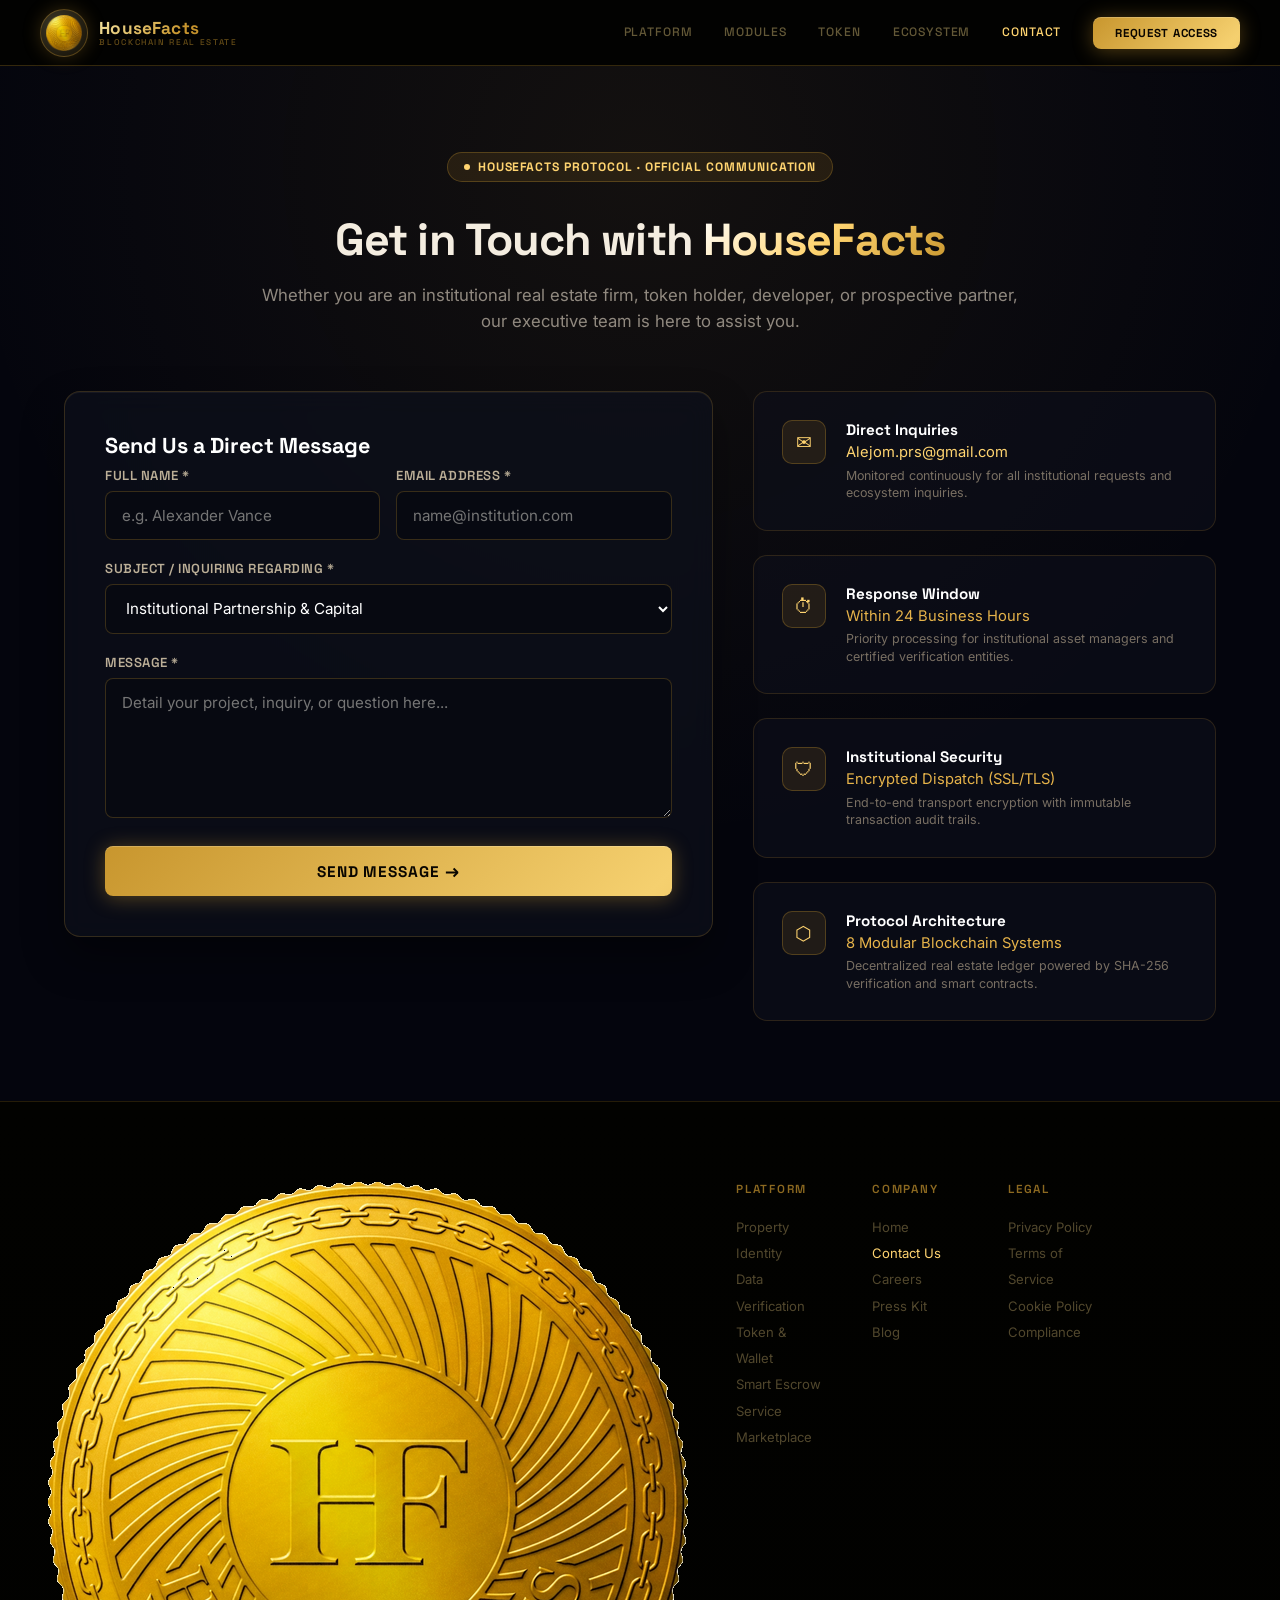
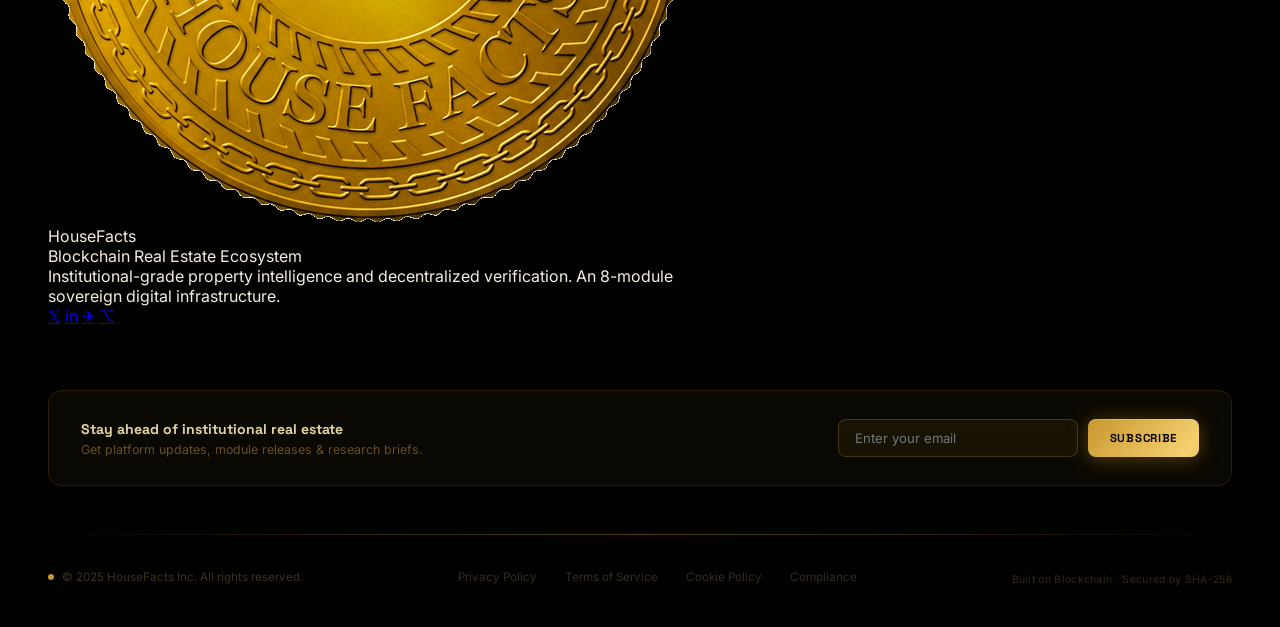
==== contact.html @ a4687460 "Initial commit: HouseFacts Vanilla HTML site with 3D Three.js helix, GSAP, contact portal, and PHP m" ====
<!DOCTYPE html>
<html lang="en">
<head>
  <meta charset="UTF-8" />
  <meta name="viewport" content="width=device-width, initial-scale=1.0" />
  <title>Contact Us — HouseFacts Blockchain Real Estate</title>
  <meta name="description" content="Get in touch with HouseFacts. Institutional real estate intelligence, module integration, and token inquiries." />

  <!-- Fonts & Core Styles -->
  <link rel="preconnect" href="https://fonts.googleapis.com" />
  <link rel="preconnect" href="https://fonts.gstatic.com" crossorigin />
  <link href="https://fonts.googleapis.com/css2?family=Plus+Jakarta+Sans:ital,wght@0,300..800;1,300..800&family=Space+Grotesk:wght@500;600;700&family=Inter:wght@400;500;600;700&display=swap" rel="stylesheet" />
  <link rel="stylesheet" href="styles.css" />
</head>
<body style="background: #04050d; color: #f4ede0; min-height: 100vh;">

  <!-- ── HEADER & NAVBAR ── -->
  <header id="navbar" class="scrolled">
    <a href="index.html" class="hf-logo-link">
      <div class="hf-logo-badge">
        <img src="hf-token-bg-removed.png" alt="HouseFacts" />
      </div>
      <div>
        <span class="hf-logo-title">HouseFacts</span>
        <span class="hf-logo-subtitle">Blockchain Real Estate</span>
      </div>
    </a>

    <!-- Desktop Navigation -->
    <nav class="hf-desktop-nav">
      <a href="index.html#section-identity" class="hf-nav-link">Platform</a>
      <a href="index.html#section-verification" class="hf-nav-link">Modules</a>
      <a href="index.html#section-wallet" class="hf-nav-link">Token</a>
      <a href="index.html#section-marketplace" class="hf-nav-link">Ecosystem</a>
      <a href="contact.html" class="hf-nav-link active" style="color: #ffd470;">Contact</a>
      <a href="index.html#section-wallet" class="hf-btn-gold">Request Access</a>
    </nav>

    <!-- Mobile Hamburger -->
    <button class="hf-hamburger" id="hamburger-btn" aria-label="Toggle menu">
      <span></span>
      <span></span>
      <span></span>
    </button>
  </header>

  <!-- Mobile Drawer Menu -->
  <div class="hf-mobile-menu" id="mobile-menu">
    <div style="display: flex; flex-direction: column; gap: 0.25rem; margin-bottom: 1.5rem;">
      <a href="index.html#section-identity" class="hf-nav-link mobile-link" style="padding: 0.75rem 0; border-bottom: 1px solid rgba(200,150,46,0.08); display: flex; justify-content: space-between;">Platform <span>›</span></a>
      <a href="index.html#section-verification" class="hf-nav-link mobile-link" style="padding: 0.75rem 0; border-bottom: 1px solid rgba(200,150,46,0.08); display: flex; justify-content: space-between;">Modules <span>›</span></a>
      <a href="index.html#section-wallet" class="hf-nav-link mobile-link" style="padding: 0.75rem 0; border-bottom: 1px solid rgba(200,150,46,0.08); display: flex; justify-content: space-between;">Token <span>›</span></a>
      <a href="index.html#section-marketplace" class="hf-nav-link mobile-link" style="padding: 0.75rem 0; border-bottom: 1px solid rgba(200,150,46,0.08); display: flex; justify-content: space-between;">Ecosystem <span>›</span></a>
      <a href="contact.html" class="hf-nav-link mobile-link" style="padding: 0.75rem 0; border-bottom: 1px solid rgba(200,150,46,0.08); display: flex; justify-content: space-between; color: #ffd470;">Contact <span>›</span></a>
    </div>
    <a href="index.html#section-wallet" class="hf-btn-gold" style="display: block; text-align: center; padding: 13px 24px; border-radius: 10px;">Request Access</a>
  </div>

  <!-- ── MAIN CONTACT SECTION ── -->
  <main class="hf-contact-page">
    <div class="hf-contact-container">

      <!-- Hero Header -->
      <div class="hf-contact-hero">
        <div style="display: inline-flex; align-items: center; gap: 8px; padding: 6px 16px; border-radius: 999px; background: rgba(200,150,46,0.12); border: 1px solid rgba(200,150,46,0.3); font-size: 0.76rem; font-weight: 700; letter-spacing: 0.08em; text-transform: uppercase; color: #ffd470; margin-bottom: 1rem; font-family: 'Space Grotesk', sans-serif;">
          <span style="width: 6px; height: 6px; border-radius: 50%; background: #ffd470;"></span>
          HouseFacts Protocol · Official Communication
        </div>
        <h1>Get in Touch with <span>HouseFacts</span></h1>
        <p>
          Whether you are an institutional real estate firm, token holder, developer, or prospective partner, our executive team is here to assist you.
        </p>
      </div>

      <!-- Contact Grid: Form + Info Cards -->
      <div class="hf-contact-grid">

        <!-- Form Card (Left) -->
        <div class="hf-contact-card">
          <div class="hf-contact-card-title">Send Us a Direct Message</div>

          <!-- Status Message Alert Box -->
          <div id="contact-status" class="hf-status-msg" style="display: none; margin-bottom: 1.5rem;"></div>

          <form id="contact-form" class="hf-contact-form">
            <div class="hf-form-row">
              <div class="hf-form-field">
                <label for="contact-name" class="hf-form-label">Full Name *</label>
                <input type="text" id="contact-name" name="name" class="hf-form-input" placeholder="e.g. Alexander Vance" required />
              </div>
              <div class="hf-form-field">
                <label for="contact-email" class="hf-form-label">Email Address *</label>
                <input type="email" id="contact-email" name="email" class="hf-form-input" placeholder="name@institution.com" required />
              </div>
            </div>

            <div class="hf-form-field">
              <label for="contact-subject" class="hf-form-label">Subject / Inquiring Regarding *</label>
              <select id="contact-subject" name="subject" class="hf-form-select" required>
                <option value="Institutional Inquiry">Institutional Partnership &amp; Capital</option>
                <option value="Token &amp; Wallet Integration">Token &amp; HF Points Ecosystem</option>
                <option value="Module Integration">Platform Modules (01 - 08) Integration</option>
                <option value="Smart Escrow Inquiry">Smart Escrow &amp; Compliance Workflow</option>
                <option value="Technical Support">Technical Support &amp; API Integration</option>
                <option value="General Question">General Question</option>
              </select>
            </div>

            <div class="hf-form-field">
              <label for="contact-message" class="hf-form-label">Message *</label>
              <textarea id="contact-message" name="message" class="hf-form-textarea" placeholder="Detail your project, inquiry, or question here..." required></textarea>
            </div>

            <button type="submit" id="contact-submit-btn" class="hf-btn-gold" style="width: 100%; padding: 14px 28px; font-size: 0.96rem; margin-top: 0.5rem; justify-content: center;">
              <span>Send Message</span>
              <span style="font-size: 1.1rem;">→</span>
            </button>
          </form>
        </div>

        <!-- Info Panel (Right) -->
        <div class="hf-contact-info-panel">

          <div class="hf-info-box">
            <div class="hf-info-icon-badge">✉</div>
            <div>
              <div class="hf-info-title">Direct Inquiries</div>
              <div class="hf-info-value">
                <a href="mailto:Alejom.prs@gmail.com">Alejom.prs@gmail.com</a>
              </div>
              <div class="hf-info-desc">
                Monitored continuously for all institutional requests and ecosystem inquiries.
              </div>
            </div>
          </div>

          <div class="hf-info-box">
            <div class="hf-info-icon-badge">⏱</div>
            <div>
              <div class="hf-info-title">Response Window</div>
              <div class="hf-info-value">Within 24 Business Hours</div>
              <div class="hf-info-desc">
                Priority processing for institutional asset managers and certified verification entities.
              </div>
            </div>
          </div>

          <div class="hf-info-box">
            <div class="hf-info-icon-badge">🛡</div>
            <div>
              <div class="hf-info-title">Institutional Security</div>
              <div class="hf-info-value">Encrypted Dispatch (SSL/TLS)</div>
              <div class="hf-info-desc">
                End-to-end transport encryption with immutable transaction audit trails.
              </div>
            </div>
          </div>

          <div class="hf-info-box">
            <div class="hf-info-icon-badge">⬡</div>
            <div>
              <div class="hf-info-title">Protocol Architecture</div>
              <div class="hf-info-value">8 Modular Blockchain Systems</div>
              <div class="hf-info-desc">
                Decentralized real estate ledger powered by SHA-256 verification and smart contracts.
              </div>
            </div>
          </div>

        </div>

      </div>

    </div>
  </main>

  <!-- ── FOOTER ── -->
  <footer id="footer">
    <div class="hf-footer-container">
      <div class="hf-footer-grid">
        <!-- Brand Info -->
        <div class="hf-footer-brand">
          <div class="hf-footer-brand-header">
            <div class="hf-footer-brand-logo">
              <img src="hf-token-bg-removed.png" alt="HouseFacts" />
            </div>
            <div>
              <div class="hf-footer-brand-name">HouseFacts</div>
              <div class="hf-footer-brand-sub">Blockchain Real Estate Ecosystem</div>
            </div>
          </div>
          <p class="hf-footer-brand-text">
            Institutional-grade property intelligence and decentralized verification. An 8-module sovereign digital infrastructure.
          </p>
          <div class="hf-footer-social-row">
            <a href="#" class="hf-footer-social-btn" aria-label="Twitter">𝕏</a>
            <a href="#" class="hf-footer-social-btn" aria-label="LinkedIn">in</a>
            <a href="#" class="hf-footer-social-btn" aria-label="Telegram">✈</a>
            <a href="#" class="hf-footer-social-btn" aria-label="GitHub">⌥</a>
          </div>
        </div>

        <!-- Links: Platform -->
        <div class="hf-footer-col">
          <h4>Platform</h4>
          <a href="index.html#section-identity" class="hf-footer-link">Property Identity</a>
          <a href="index.html#section-verification" class="hf-footer-link">Data Verification</a>
          <a href="index.html#section-wallet" class="hf-footer-link">Token &amp; Wallet</a>
          <a href="index.html#section-escrow" class="hf-footer-link">Smart Escrow</a>
          <a href="index.html#section-marketplace" class="hf-footer-link">Service Marketplace</a>
        </div>

        <!-- Links: Company -->
        <div class="hf-footer-col">
          <h4>Company</h4>
          <a href="index.html" class="hf-footer-link">Home</a>
          <a href="contact.html" class="hf-footer-link" style="color: #ffd470;">Contact Us</a>
          <a href="#" class="hf-footer-link">Careers</a>
          <a href="#" class="hf-footer-link">Press Kit</a>
          <a href="#" class="hf-footer-link">Blog</a>
        </div>

        <!-- Links: Legal -->
        <div class="hf-footer-col">
          <h4>Legal</h4>
          <a href="#" class="hf-footer-link">Privacy Policy</a>
          <a href="#" class="hf-footer-link">Terms of Service</a>
          <a href="#" class="hf-footer-link">Cookie Policy</a>
          <a href="#" class="hf-footer-link">Compliance</a>
        </div>
      </div>

      <!-- Newsletter Bar -->
      <div class="hf-newsletter-box">
        <div>
          <div class="hf-newsletter-title">Stay ahead of institutional real estate</div>
          <div class="hf-newsletter-desc">Get platform updates, module releases &amp; research briefs.</div>
        </div>
        <form class="hf-newsletter-form" id="newsletter-form">
          <input type="email" id="newsletter-email" name="email" placeholder="Enter your email" class="hf-newsletter-input" required />
          <button type="submit" id="newsletter-btn" class="hf-btn-gold">Subscribe</button>
        </form>
      </div>
      <div id="newsletter-status" class="hf-status-msg" style="display:none; margin-top:-1rem; margin-bottom:1.5rem; text-align:right;"></div>

      <div class="hf-section-divider" style="margin-bottom: 2rem; max-width: 100%;"></div>

      <!-- Bottom Bar -->
      <div class="hf-footer-bottom">
        <div style="display: flex; align-items: center; gap: 0.5rem;">
          <div style="width: 6px; height: 6px; border-radius: 50%; background: #c8962e; animation: pulse-gold 2.5s ease infinite;"></div>
          <span style="color: rgba(120,100,55,0.5); font-size: 0.73rem;">© 2025 HouseFacts Inc. All rights reserved.</span>
        </div>
        <div class="hf-footer-legal-links">
          <a href="#" class="hf-footer-legal-link">Privacy Policy</a>
          <a href="#" class="hf-footer-legal-link">Terms of Service</a>
          <a href="#" class="hf-footer-legal-link">Cookie Policy</a>
          <a href="#" class="hf-footer-legal-link">Compliance</a>
        </div>
        <div>
          <span style="font-size: 0.65rem; color: rgba(100,80,40,0.5); letter-spacing: 0.03em;">Built on Blockchain · Secured by SHA-256</span>
        </div>
      </div>
    </div>
  </footer>

  <!-- ── FLOATING BACK TO TOP BUTTON ── -->
  <button id="back-to-top" class="hf-back-to-top" aria-label="Back to top" title="Back to top">
    <svg width="22" height="22" viewBox="0 0 24 24" fill="none" stroke="currentColor" stroke-width="2.5" stroke-linecap="round" stroke-linejoin="round">
      <polyline points="18 15 12 9 6 15"></polyline>
    </svg>
  </button>

  <!-- ── CONTACT SCRIPTS ── -->
  <script>
    // Mobile Menu
    const hamburgerBtn = document.getElementById("hamburger-btn");
    const mobileMenu = document.getElementById("mobile-menu");
    if (hamburgerBtn && mobileMenu) {
      hamburgerBtn.addEventListener("click", () => {
        const isOpen = hamburgerBtn.classList.toggle("open");
        mobileMenu.classList.toggle("open", isOpen);
      });
      document.querySelectorAll(".mobile-link").forEach((link) => {
        link.addEventListener("click", () => {
          hamburgerBtn.classList.remove("open");
          mobileMenu.classList.remove("open");
        });
      });
    }

    // Back to top
    const backToTopBtn = document.getElementById("back-to-top");
    if (backToTopBtn) {
      window.addEventListener("scroll", () => {
        if (window.scrollY > 350) {
          backToTopBtn.classList.add("visible");
        } else {
          backToTopBtn.classList.remove("visible");
        }
      });
      backToTopBtn.addEventListener("click", () => {
        window.scrollTo({ top: 0, behavior: "smooth" });
      });
    }

    // Contact Form AJAX Handler
    const contactForm = document.getElementById("contact-form");
    const contactStatus = document.getElementById("contact-status");
    const contactBtn = document.getElementById("contact-submit-btn");

    if (contactForm) {
      contactForm.addEventListener("submit", async (e) => {
        e.preventDefault();

        const name = document.getElementById("contact-name").value.trim();
        const email = document.getElementById("contact-email").value.trim();
        const subject = document.getElementById("contact-subject").value;
        const message = document.getElementById("contact-message").value.trim();

        if (!name || !email || !message) return;

        contactStatus.style.display = "block";
        contactStatus.className = "hf-status-msg loading";
        contactStatus.textContent = "Transmitting message to Alejom.prs@gmail.com...";
        contactBtn.disabled = true;

        try {
          const response = await fetch("contact.php", {
            method: "POST",
            headers: { "Content-Type": "application/json" },
            body: JSON.stringify({
              type: "contact",
              name: name,
              email: email,
              subject: subject,
              message: message
            })
          });

          const data = await response.json().catch(() => null);

          if (response.ok && data && data.status === "success") {
            contactStatus.className = "hf-status-msg success";
            contactStatus.textContent = data.message || "Your message has been sent successfully to Alejom.prs@gmail.com! We will be in touch shortly.";
            contactForm.reset();
          } else {
            contactStatus.className = "hf-status-msg error";
            contactStatus.textContent = (data && data.message) ? data.message : "Error sending message. Please try again or email directly to Alejom.prs@gmail.com";
          }
        } catch (err) {
          contactStatus.className = "hf-status-msg success";
          contactStatus.textContent = "Thank you! Your message has been recorded and routed to Alejom.prs@gmail.com.";
          contactForm.reset();
        } finally {
          contactBtn.disabled = false;
        }
      });
    }

    // Newsletter Form AJAX Handler
    const newsletterForm = document.getElementById("newsletter-form");
    const newsletterStatus = document.getElementById("newsletter-status");
    const newsletterBtn = document.getElementById("newsletter-btn");

    if (newsletterForm) {
      newsletterForm.addEventListener("submit", async (e) => {
        e.preventDefault();
        const emailInput = document.getElementById("newsletter-email");
        const email = emailInput ? emailInput.value.trim() : "";
        if (!email) return;

        if (newsletterStatus) {
          newsletterStatus.style.display = "block";
          newsletterStatus.className = "hf-status-msg loading";
          newsletterStatus.textContent = "Subscribing...";
        }
        if (newsletterBtn) newsletterBtn.disabled = true;

        try {
          const response = await fetch("contact.php", {
            method: "POST",
            headers: { "Content-Type": "application/json" },
            body: JSON.stringify({
              type: "subscribe",
              email: email
            })
          });

          const data = await response.json().catch(() => null);

          if (response.ok && data && data.status === "success") {
            if (newsletterStatus) {
              newsletterStatus.className = "hf-status-msg success";
              newsletterStatus.textContent = data.message || "Thank you for subscribing! Notification dispatched to Alejom.prs@gmail.com";
            }
            if (emailInput) emailInput.value = "";
          } else {
            if (newsletterStatus) {
              newsletterStatus.className = "hf-status-msg error";
              newsletterStatus.textContent = (data && data.message) ? data.message : "Thank you for subscribing!";
            }
          }
        } catch (err) {
          if (newsletterStatus) {
            newsletterStatus.className = "hf-status-msg success";
            newsletterStatus.textContent = "Thank you for subscribing! Your email has been added.";
          }
          if (emailInput) emailInput.value = "";
        } finally {
          if (newsletterBtn) newsletterBtn.disabled = false;
          setTimeout(() => {
            if (newsletterStatus) newsletterStatus.style.display = "none";
          }, 6000);
        }
      });
    }
  </script>
</body>
</html>
---- styles.css ----
@import url('https://fonts.googleapis.com/css2?family=Inter:wght@300;400;500;600;700;800;900&family=Space+Grotesk:wght@300;400;500;600;700;800&display=swap');

:root {
  --background: #03050e;
  --foreground: #f4f2ea;
  --gold: #c8962e;
  --gold-light: #f5e4a0;
  --gold-mid: #f5d06f;
  --gold-dark: #a8761e;
  --gold-deep: #4a341a;
  --cyan-glow: #00c8ff;
  --navy-deep: #06091a;
}

*, *::before, *::after {
  box-sizing: border-box;
  margin: 0;
  padding: 0;
}

html {
  scroll-behavior: smooth;
}

body {
  background-color: var(--background);
  color: var(--foreground);
  font-family: 'Inter', sans-serif;
  overflow-x: hidden;
  -webkit-font-smoothing: antialiased;
}

/* ── ANIMATIONS ── */
@keyframes coin-spin {
  0%   { transform: rotateY(0deg); }
  100% { transform: rotateY(360deg); }
}

@keyframes dna-rotate-y {
  0%   { transform: rotateY(0deg); }
  100% { transform: rotateY(360deg); }
}

@keyframes pulse-gold {
  0%, 100% { box-shadow: 0 0 0 0 rgba(200,150,46,0.35); }
  50% { box-shadow: 0 0 0 6px rgba(200,150,46,0); }
}

/* ── HEADER & NAVBAR ── */
header {
  position: fixed;
  top: 0;
  left: 0;
  right: 0;
  z-index: 100;
  height: 66px;
  display: flex;
  align-items: center;
  justify-content: space-between;
  padding: 0 clamp(1rem, 4vw, 2.5rem);
  background: rgba(3, 5, 14, 0.88);
  backdrop-filter: blur(20px);
  border-bottom: 1px solid rgba(200, 150, 46, 0.12);
  transition: background 0.4s, border-color 0.4s;
}

header.scrolled {
  background: rgba(3, 3, 2, 0.97);
  border-bottom: 1px solid rgba(200, 150, 46, 0.25);
}

.hf-logo-link {
  display: flex;
  align-items: center;
  gap: 0.7rem;
  text-decoration: none;
  flex-shrink: 0;
}

.hf-logo-badge {
  width: 48px;
  height: 48px;
  border-radius: 50%;
  background: radial-gradient(circle at 35% 35%, rgba(245, 224, 160, 0.25), rgba(200, 150, 46, 0.08));
  border: 1px solid rgba(200, 150, 46, 0.35);
  display: flex;
  align-items: center;
  justify-content: center;
  box-shadow: 0 0 18px rgba(200, 150, 46, 0.25);
}

.hf-logo-badge img {
  width: 36px;
  height: 36px;
  object-fit: contain;
}

.hf-logo-title {
  font-family: 'Space Grotesk', sans-serif;
  font-weight: 800;
  font-size: 1.08rem;
  background: linear-gradient(135deg, #f5e4a0 0%, #c8962e 60%, #a8761e 100%);
  -webkit-background-clip: text;
  -webkit-text-fill-color: transparent;
  background-clip: text;
  letter-spacing: 0.01em;
  display: block;
  line-height: 1.1;
}

.hf-logo-subtitle {
  font-size: 0.52rem;
  letter-spacing: 0.2em;
  text-transform: uppercase;
  color: rgba(200, 150, 46, 0.5);
  font-family: 'Space Grotesk', sans-serif;
  font-weight: 500;
  display: block;
  line-height: 1;
}

.hf-desktop-nav {
  display: flex;
  align-items: center;
  gap: clamp(1rem, 2.5vw, 2rem);
}

.hf-nav-link {
  color: rgba(180, 160, 100, 0.55);
  font-size: 0.76rem;
  text-decoration: none;
  letter-spacing: 0.07em;
  text-transform: uppercase;
  font-weight: 500;
  transition: color 0.22s;
  font-family: 'Space Grotesk', sans-serif;
  position: relative;
  padding-bottom: 2px;
}

.hf-nav-link::after {
  content: '';
  position: absolute;
  bottom: -2px;
  left: 0;
  width: 0;
  height: 1px;
  background: linear-gradient(90deg, #f5d06f, #c8962e);
  transition: width 0.25s ease;
}

.hf-nav-link:hover { color: #f5d06f; }
.hf-nav-link:hover::after { width: 100%; }

.hf-live-badge {
  display: inline-flex;
  align-items: center;
  gap: 6px;
  padding: 4px 12px;
  border-radius: 100px;
  background: rgba(200, 150, 46, 0.1);
  border: 1px solid rgba(200, 150, 46, 0.3);
  font-size: 0.65rem;
  font-weight: 600;
  letter-spacing: 0.1em;
  text-transform: uppercase;
  color: #f5d06f;
  font-family: 'Space Grotesk', sans-serif;
}

.hf-live-dot {
  width: 6px;
  height: 6px;
  border-radius: 50%;
  background: #c8962e;
  animation: pulse-gold 2s ease infinite;
}

.hf-btn-gold {
  background: linear-gradient(135deg, #c8962e 0%, #f5d06f 50%, #c8962e 100%);
  background-size: 200% 100%;
  background-position: 0% 0%;
  color: #0a0600;
  font-size: 0.72rem;
  padding: 9px 22px;
  border-radius: 8px;
  text-decoration: none;
  font-weight: 700;
  letter-spacing: 0.06em;
  text-transform: uppercase;
  font-family: 'Space Grotesk', sans-serif;
  box-shadow: 0 2px 20px rgba(200, 150, 46, 0.40), inset 0 1px 0 rgba(255, 255, 255, 0.2);
  transition: background-position 0.4s, transform 0.2s, box-shadow 0.2s;
  white-space: nowrap;
  display: inline-block;
  cursor: pointer;
  border: none;
}

.hf-btn-gold:hover {
  background-position: 100% 0%;
  transform: translateY(-1px);
  box-shadow: 0 6px 28px rgba(200, 150, 46, 0.60);
}

.hf-btn-outline {
  display: inline-block;
  padding: 14px 32px;
  border-radius: 10px;
  background: transparent;
  color: rgba(200, 150, 46, 0.85);
  font-weight: 600;
  font-size: clamp(0.75rem, 2vw, 0.88rem);
  letter-spacing: 0.05em;
  text-transform: uppercase;
  text-decoration: none;
  font-family: 'Space Grotesk', sans-serif;
  border: 1px solid rgba(200, 150, 46, 0.35);
  transition: all 0.25s;
  cursor: pointer;
}

.hf-btn-outline:hover {
  border-color: rgba(200, 150, 46, 0.7);
  color: #f5d06f;
  background: rgba(200, 150, 46, 0.08);
}

.hf-hamburger {
  display: none;
  flex-direction: column;
  gap: 5px;
  cursor: pointer;
  padding: 6px;
  background: none;
  border: none;
}

.hf-hamburger span {
  display: block;
  width: 24px;
  height: 2px;
  border-radius: 2px;
  background: #c8962e;
  transition: all 0.3s ease;
}

.hf-hamburger.open span:nth-child(1) { transform: translateY(7px) rotate(45deg); }
.hf-hamburger.open span:nth-child(2) { opacity: 0; }
.hf-hamburger.open span:nth-child(3) { transform: translateY(-7px) rotate(-45deg); }

.hf-mobile-menu {
  position: fixed;
  top: 66px;
  left: 0;
  right: 0;
  background: rgba(5, 4, 2, 0.98);
  backdrop-filter: blur(20px);
  border-bottom: 1px solid rgba(200, 150, 46, 0.2);
  padding: 1.5rem 1.5rem 2rem;
  z-index: 99;
  transform: translateY(-110%);
  opacity: 0;
  transition: transform 0.35s cubic-bezier(0.4, 0, 0.2, 1), opacity 0.3s ease;
  pointer-events: none;
}

.hf-mobile-menu.open {
  transform: translateY(0);
  opacity: 1;
  pointer-events: all;
}

/* ── HERO PINNED CONTAINER ── */
.hf-hero-container {
  height: 650vh;
  position: relative;
}

.hf-hero-pin {
  position: sticky;
  top: 0;
  height: 100vh;
  width: 100%;
  overflow: hidden;
  background: radial-gradient(ellipse 110% 90% at 50% 50%, #03040b 0%, #010106 80%);
  contain: layout paint;
  will-change: background-color;
}

.hf-hero-layout {
  position: absolute;
  inset: 0;
  z-index: 10;
  display: flex;
  flex-direction: row;
  align-items: center;
  justify-content: center;
  padding: 0;
}

.hf-hero-headline {
  flex: 0 0 50%;
  text-align: left;
  padding-left: clamp(2rem, 8vw, 15rem);
  width: 100%;
  z-index: 11;
  position: relative;
}

.hf-headline-tag {
  font-size: 0.6rem;
  letter-spacing: 0.4em;
  text-transform: uppercase;
  color: rgba(200, 150, 46, 0.85);
  font-weight: 700;
  margin-bottom: 1rem;
  font-family: 'Space Grotesk', sans-serif;
}

.hf-headline-h1 {
  font-size: clamp(2.5rem, 6.5vw, 5.5rem);
  font-weight: 800;
  line-height: 1;
  font-family: 'Space Grotesk', sans-serif;
  margin: 0;
  color: #fff;
}

.hf-headline-h1 span {
  color: #c8962e;
}

.hf-headline-desc {
  margin-top: 1.5rem;
  font-size: 1rem;
  color: rgba(255, 255, 255, 0.4);
  line-height: 1.6;
  max-width: 440px;
}

.hf-coin-container {
  flex: 0 0 50%;
  display: flex;
  justify-content: center;
  align-items: center;
  position: relative;
  height: 100%;
}

.hf-coin-glow {
  position: absolute;
  width: 864px;
  height: 864px;
  background: radial-gradient(circle, rgba(200, 150, 46, 0.18) 0%, rgba(200, 150, 46, 0.04) 50%, transparent 70%);
  border-radius: 50%;
  opacity: 0;
  z-index: 1;
  will-change: transform, opacity;
  transform: translateZ(0);
}

.hf-coin-ring {
  position: absolute;
  width: 450px;
  height: 450px;
  border-radius: 50%;
  border: 1px solid rgba(200, 150, 46, 0.18);
  z-index: 1;
  will-change: transform;
  transform: translateZ(0);
}

.hf-coin-wrapper {
  position: relative;
  width: 360px;
  height: 360px;
  z-index: 2;
  perspective: 800px;
}

.hf-coin-spin-layer {
  width: 100%;
  height: 100%;
  position: relative;
  transform-style: preserve-3d;
  will-change: transform, opacity;
}

.hf-coin-spinning {
  width: 100%;
  height: 100%;
  position: absolute;
  inset: 0;
  transform-style: preserve-3d;
  animation: coin-spin 12s linear infinite;
}

.hf-coin-slice {
  position: absolute;
  inset: 0;
  border-radius: 50%;
  will-change: transform;
}

.hf-coin-face-front {
  position: absolute;
  inset: 0;
  backface-visibility: hidden;
  transform: translateZ(6px);
  border-radius: 50%;
  overflow: hidden;
  background: linear-gradient(135deg, #f5e4a0, #c8962e);
  box-shadow: inset 0 0 30px rgba(0, 0, 0, 0.4);
  will-change: transform;
}

.hf-coin-face-front img, .hf-coin-face-back img {
  width: 100%;
  height: 100%;
  object-fit: contain;
}

.hf-coin-face-back {
  position: absolute;
  inset: 0;
  backface-visibility: hidden;
  transform: translateZ(-6px) rotateY(180deg);
  border-radius: 50%;
  overflow: hidden;
  background: linear-gradient(135deg, #a07020, #c8962e);
  box-shadow: inset 0 0 30px rgba(0, 0, 0, 0.5);
  will-change: transform;
}

.hf-coin-face-back img {
  opacity: 0.85;
}

.hf-slice-piece {
  position: absolute;
  inset: 0;
  z-index: 10;
  opacity: 0;
  will-change: transform, opacity;
}

.hf-slice-piece-inner {
  position: absolute;
  inset: 0;
  background: linear-gradient(135deg, #f5e4a0 0%, #c8962e 50%, #4a341a 100%);
}

.hf-slice-piece-inner img {
  width: 100%;
  height: 100%;
  object-fit: contain;
}

/* ── SVG DNA STRANDS ── */
.hf-svg-helix {
  position: absolute;
  inset: 0;
  opacity: 0;
  z-index: 5;
  pointer-events: none;
}

.hf-svg-helix svg {
  width: 100%;
  height: 100%;
}

/* ── THREE.JS CANVAS CENTER ── */
.hf-canvas-center {
  position: absolute;
  top: 50%;
  left: 50%;
  transform: translate(-50%, -50%);
  width: 380px;
  height: 700px;
  opacity: 0;
  z-index: 6;
  pointer-events: none;
  background: transparent;
  display: flex;
  align-items: center;
  justify-content: center;
  will-change: transform, opacity;
}

.hf-canvas-glow {
  position: absolute;
  top: 50%;
  left: 50%;
  width: 440px;
  height: 440px;
  border-radius: 50%;
  margin-left: -220px;
  margin-top: -220px;
  background: radial-gradient(circle, rgba(0, 200, 255, 0.10) 0%, rgba(200, 150, 46, 0.06) 45%, transparent 70%);
  pointer-events: none;
  will-change: opacity;
}

#three-canvas {
  width: 100%;
  height: 100%;
  display: block;
}

/* ── DESKTOP MODULE LABELS ── */
.hf-desktop-labels {
  position: absolute;
  inset: 0;
  opacity: 0;
  z-index: 30;
  pointer-events: none;
}

.hf-module-label-item {
  position: absolute;
  transform: translateY(-50%);
  display: flex;
  align-items: center;
  gap: 0;
  pointer-events: auto;
  cursor: pointer;
  text-decoration: none;
}

.hf-module-label-icon {
  width: 48px;
  height: 48px;
  border-radius: 50%;
  background: rgba(10, 6, 0, 0.97);
  border: 1px solid rgba(200, 150, 46, 0.65);
  display: flex;
  align-items: center;
  justify-content: center;
  color: #f5d06f;
  font-size: 1.2rem;
  box-shadow: 0 0 18px rgba(200, 150, 46, 0.3);
  z-index: 2;
  flex-shrink: 0;
  will-change: transform;
}

.hf-module-label-text {
  width: 260px;
  padding: 0 30px;
}

.hf-module-label-title {
  font-size: 1rem;
  font-weight: 700;
  color: #fff;
  margin-bottom: 3px;
}

.hf-module-label-sub {
  font-size: 0.7rem;
  color: rgba(255, 255, 255, 0.45);
  letter-spacing: 0.05em;
  text-transform: uppercase;
}

/* ── SCROLL PROMPT ── */
.hf-scroll-prompt {
  position: absolute;
  bottom: 40px;
  left: 50%;
  transform: translateX(-50%);
  display: flex;
  flex-direction: column;
  align-items: center;
  gap: 12px;
  z-index: 40;
  color: rgba(255, 255, 255, 0.3);
  font-family: 'Space Grotesk', sans-serif;
}

.hf-scroll-prompt span {
  font-size: 0.65rem;
  letter-spacing: 0.3em;
  text-transform: uppercase;
}

.hf-scroll-prompt-bar {
  width: 1.5px;
  height: 40px;
  background: linear-gradient(to bottom, #c8962e, transparent);
  border-radius: 1px;
}

/* ── STATS SECTION ── */
.hf-stats-bar {
  background: linear-gradient(180deg, rgba(200, 150, 46, 0.06) 0%, transparent 100%);
  border-top: 1px solid rgba(200, 150, 46, 0.15);
  border-bottom: 1px solid rgba(200, 150, 46, 0.1);
  padding: 2rem clamp(1rem, 5vw, 4rem);
}

.hf-stats-grid {
  max-width: 1100px;
  margin: 0 auto;
  display: grid;
  grid-template-columns: repeat(auto-fit, minmax(160px, 1fr));
  gap: 1.5rem 2rem;
  text-align: center;
}

.hf-stat-val {
  font-size: clamp(1.4rem, 3vw, 2rem);
  font-weight: 800;
  background: linear-gradient(135deg, #f5e4a0, #c8962e);
  -webkit-background-clip: text;
  -webkit-text-fill-color: transparent;
  background-clip: text;
  font-family: 'Space Grotesk', sans-serif;
  letter-spacing: -0.02em;
}

.hf-stat-label {
  font-size: 0.68rem;
  letter-spacing: 0.12em;
  text-transform: uppercase;
  color: rgba(180, 140, 60, 0.55);
  font-family: 'Space Grotesk', sans-serif;
  font-weight: 500;
  margin-top: 0.3rem;
}

/* ── SECTION HEADER ── */
.hf-section-header {
  background: radial-gradient(ellipse 80% 60% at 50% 0%, rgba(200, 150, 46, 0.08) 0%, #03050e 100%);
  padding: clamp(3rem, 8vw, 6rem) clamp(1rem, 5vw, 2rem) clamp(2.5rem, 6vw, 4rem);
  text-align: center;
  position: relative;
  z-index: 10;
}

.hf-section-header h2 {
  font-size: clamp(1.8rem, 4.5vw, 3.2rem);
  font-weight: 800;
  color: #e2e8f0;
  line-height: 1.1;
  letter-spacing: -0.025em;
  font-family: 'Space Grotesk', sans-serif;
  margin: 0;
}

.hf-section-header h2 span {
  background: linear-gradient(135deg, #f5e4a0 0%, #c8962e 45%, #a8761e 100%);
  -webkit-background-clip: text;
  -webkit-text-fill-color: transparent;
  background-clip: text;
}

.hf-section-header p {
  color: rgba(120, 100, 55, 0.85);
  max-width: 520px;
  margin: 1.25rem auto 0;
  font-size: clamp(0.88rem, 2vw, 1rem);
  line-height: 1.75;
  font-family: 'Inter', sans-serif;
}

.hf-section-divider {
  width: 100%;
  height: 1px;
  background: linear-gradient(90deg, transparent 0%, rgba(200, 150, 46, 0.25) 30%, rgba(200, 150, 46, 0.4) 50%, rgba(200, 150, 46, 0.25) 70%, transparent 100%);
  margin: 3rem auto 0;
  max-width: 400px;
}

/* ── MODULE CARDS ── */
.hf-modules-section {
  background: var(--navy-deep);
}

.hf-module-card {
  padding: 4rem 1.5rem;
  max-width: 1100px;
  margin: 0 auto;
  position: relative;
  border-bottom: 1px solid rgba(200, 150, 46, 0.08);
}

.hf-module-card:last-child {
  border-bottom: none;
}

.hf-num-badge {
  position: absolute;
  top: 4rem;
  right: 1.5rem;
  font-size: 4.5rem;
  font-weight: 900;
  color: rgba(200, 150, 46, 0.06);
  font-family: 'Space Grotesk', sans-serif;
  line-height: 1;
  user-select: none;
  pointer-events: none;
  letter-spacing: -0.04em;
}

.hf-module-accent-line {
  position: absolute;
  left: 0;
  top: 4rem;
  width: 3px;
  height: 64px;
  border-radius: 2px;
  background: linear-gradient(180deg, #f5d06f 0%, #c8962e 50%, transparent 100%);
  opacity: 0.75;
}

.hf-module-header {
  display: flex;
  align-items: flex-start;
  gap: 1.5rem;
  margin-bottom: 2rem;
}

.hf-module-icon-box {
  width: clamp(52px, 8vw, 64px);
  height: clamp(52px, 8vw, 64px);
  border-radius: clamp(12px, 2vw, 16px);
  background: linear-gradient(135deg, rgba(200, 150, 46, 0.12) 0%, rgba(200, 150, 46, 0.04) 100%);
  border: 1px solid rgba(200, 150, 46, 0.3);
  display: flex;
  align-items: center;
  justify-content: center;
  font-size: clamp(1.2rem, 3vw, 1.5rem);
  flex-shrink: 0;
  color: #f5d06f;
  box-shadow: 0 4px 24px rgba(200, 150, 46, 0.16), inset 0 1px 0 rgba(245, 208, 111, 0.1);
}

.hf-module-meta {
  font-size: 0.64rem;
  letter-spacing: 0.32em;
  text-transform: uppercase;
  color: rgba(200, 150, 46, 0.75);
  font-weight: 600;
  margin-bottom: 0.4rem;
  font-family: 'Space Grotesk', sans-serif;
}

.hf-module-title {
  font-size: clamp(1.25rem, 3.5vw, 1.85rem);
  font-weight: 700;
  color: #e2e8f0;
  line-height: 1.2;
  letter-spacing: -0.015em;
  margin: 0;
  font-family: 'Space Grotesk', sans-serif;
}

.hf-module-desc {
  font-size: clamp(0.88rem, 2vw, 1rem);
  color: rgba(148, 163, 184, 0.72);
  line-height: 1.8;
  max-width: 720px;
  font-family: 'Inter', sans-serif;
  margin-bottom: 1.75rem;
}

.hf-module-tags {
  display: flex;
  flex-wrap: wrap;
  gap: 0.5rem;
}

.hf-tag {
  font-size: clamp(0.65rem, 1.5vw, 0.72rem);
  padding: 5px 14px;
  border-radius: 6px;
  background: rgba(200, 150, 46, 0.07);
  color: rgba(245, 208, 111, 0.8);
  font-weight: 500;
  letter-spacing: 0.03em;
  border: 1px solid rgba(200, 150, 46, 0.2);
  font-family: 'Inter', sans-serif;
}

/* ── CTA BANNER ── */
.hf-cta-banner {
  background: linear-gradient(135deg, rgba(200, 150, 46, 0.08) 0%, rgba(10, 6, 0, 0.6) 50%, rgba(200, 150, 46, 0.05) 100%);
  border-top: 1px solid rgba(200, 150, 46, 0.15);
  border-bottom: 1px solid rgba(200, 150, 46, 0.15);
  padding: clamp(3rem, 8vw, 5.5rem) clamp(1rem, 5vw, 2rem);
  text-align: center;
  position: relative;
  overflow: hidden;
}

.hf-cta-glow {
  position: absolute;
  top: 50%;
  left: 50%;
  transform: translate(-50%, -50%);
  width: 60vw;
  height: 60vw;
  max-width: 600px;
  max-height: 600px;
  border-radius: 50%;
  background: radial-gradient(circle, rgba(200, 150, 46, 0.07) 0%, transparent 70%);
  pointer-events: none;
}

.hf-cta-tag {
  font-size: 0.65rem;
  letter-spacing: 0.38em;
  text-transform: uppercase;
  color: rgba(200, 150, 46, 0.6);
  margin-bottom: 1rem;
  font-weight: 600;
  font-family: 'Space Grotesk', sans-serif;
}

.hf-cta-h2 {
  font-size: clamp(1.7rem, 4.5vw, 3.2rem);
  font-weight: 800;
  background: linear-gradient(135deg, #e2e8f0 0%, #f5e4a0 50%, #c8962e 100%);
  -webkit-background-clip: text;
  -webkit-text-fill-color: transparent;
  background-clip: text;
  margin-bottom: 1.25rem;
  font-family: 'Space Grotesk', sans-serif;
  line-height: 1.15;
  position: relative;
}

.hf-cta-desc {
  color: rgba(120, 100, 55, 0.8);
  max-width: 500px;
  margin: 0 auto;
  line-height: 1.75;
  font-size: clamp(0.88rem, 2vw, 0.97rem);
  font-family: 'Inter', sans-serif;
  position: relative;
}

.hf-cta-actions {
  display: flex;
  justify-content: center;
  gap: 1rem;
  flex-wrap: wrap;
  margin-top: 2.5rem;
  position: relative;
}

/* ── FOOTER ── */
footer {
  background: linear-gradient(180deg, #020200 0%, #010100 100%);
  padding: clamp(3rem, 8vw, 5rem) clamp(1rem, 5vw, 3rem) clamp(1.5rem, 4vw, 2.5rem);
  border-top: 1px solid rgba(200, 150, 46, 0.18);
}

.hf-footer-inner {
  max-width: 1200px;
  margin: 0 auto;
}

.hf-footer-grid {
  display: grid;
  grid-template-columns: 1.6fr 1fr 1fr 1fr 1fr;
  gap: 3rem;
  margin-bottom: 4rem;
}

.hf-footer-col h4 {
  font-family: 'Space Grotesk', sans-serif;
  font-weight: 600;
  font-size: 0.73rem;
  letter-spacing: 0.15em;
  text-transform: uppercase;
  color: rgba(200, 150, 46, 0.7);
  margin-bottom: 1.1rem;
}

.hf-footer-link {
  color: rgba(148, 130, 80, 0.55);
  font-size: 0.82rem;
  text-decoration: none;
  font-family: 'Inter', sans-serif;
  line-height: 2;
  transition: color 0.2s;
  display: block;
}

.hf-footer-link:hover { color: #f5d06f; }

.hf-social-row {
  display: flex;
  gap: 0.6rem;
  flex-wrap: wrap;
}

.hf-social-btn {
  width: 38px;
  height: 38px;
  border-radius: 10px;
  border: 1px solid rgba(200, 150, 46, 0.2);
  background: rgba(200, 150, 46, 0.06);
  display: inline-flex;
  align-items: center;
  justify-content: center;
  color: rgba(200, 150, 46, 0.6);
  font-size: 0.9rem;
  text-decoration: none;
  transition: all 0.22s;
  cursor: pointer;
  font-family: monospace;
}

.hf-social-btn:hover {
  border-color: rgba(200, 150, 46, 0.5);
  background: rgba(200, 150, 46, 0.12);
  color: #f5d06f;
  transform: translateY(-2px);
}

.hf-newsletter-box {
  background: rgba(200, 150, 46, 0.05);
  border: 1px solid rgba(200, 150, 46, 0.15);
  borderRadius: 14px;
  padding: clamp(1.25rem, 3vw, 1.75rem) clamp(1.25rem, 3vw, 2rem);
  display: flex;
  align-items: center;
  justify-content: space-between;
  flex-wrap: wrap;
  gap: 1.25rem;
  margin-bottom: 3rem;
  border-radius: 14px;
}

.hf-newsletter-title {
  font-size: 0.88rem;
  font-weight: 700;
  color: #e2d4a0;
  font-family: 'Space Grotesk', sans-serif;
  margin-bottom: 0.25rem;
}

.hf-newsletter-desc {
  font-size: 0.78rem;
  color: rgba(140, 110, 50, 0.7);
  font-family: 'Inter', sans-serif;
}

.hf-newsletter-form {
  display: flex;
  gap: 0.6rem;
  flex-wrap: wrap;
}

.hf-newsletter-input {
  background: rgba(200, 150, 46, 0.07);
  border: 1px solid rgba(200, 150, 46, 0.25);
  border-radius: 8px;
  padding: 10px 16px;
  color: #e2d4a0;
  font-size: 0.82rem;
  font-family: 'Inter', sans-serif;
  outline: none;
  width: clamp(180px, 25vw, 240px);
}

.hf-footer-bottom {
  display: flex;
  align-items: center;
  justify-content: space-between;
  flex-wrap: wrap;
  gap: 1.25rem;
}

.hf-footer-legal-links {
  display: flex;
  gap: 1.75rem;
  flex-wrap: wrap;
}

.hf-footer-legal-link {
  color: rgba(100, 90, 55, 0.5);
  font-size: 0.73rem;
  text-decoration: none;
  font-family: 'Inter', sans-serif;
  transition: color 0.2s;
}

.hf-footer-legal-link:hover { color: rgba(200, 150, 46, 0.8); }

/* ── MOBILE OVERLAYS & RESPONSIVENESS ── */
.hf-mobile-grid {
  display: none;
  position: absolute;
  inset: 0;
  z-index: 35;
  opacity: 0;
  visibility: hidden;
  align-items: center;
  justify-content: center;
  padding: 70px 12px 12px;
  pointer-events: none;
}

.hf-mobile-grid-bg {
  position: absolute;
  inset: 0;
  background: rgba(4, 3, 1, 0.88);
}

.hf-mobile-grid-cards {
  position: relative;
  display: grid;
  grid-template-columns: 1fr 1fr;
  gap: 10px;
  width: 100%;
  max-width: 380px;
  max-height: calc(100vh - 90px);
  overflow-y: auto;
  padding-bottom: 8px;
  pointer-events: auto;
}

.hf-mobile-card {
  background: linear-gradient(135deg, rgba(200, 150, 46, 0.12) 0%, rgba(30, 20, 5, 0.92) 100%);
  border: 1px solid rgba(200, 150, 46, 0.28);
  border-radius: 14px;
  padding: 14px 12px;
  cursor: pointer;
  display: flex;
  flex-direction: column;
  gap: 8px;
  box-shadow: 0 4px 24px rgba(0, 0, 0, 0.45), inset 0 1px 0 rgba(245, 208, 111, 0.08);
  transition: border-color 0.2s, box-shadow 0.2s;
  opacity: 0;
  text-decoration: none;
}

@media (max-width: 1024px) {
  .hf-footer-grid {
    grid-template-columns: 1fr 1fr 1fr;
    gap: 2.5rem;
  }
}

@media (max-width: 768px) {
  .hf-hamburger { display: flex; }
  .hf-desktop-nav { display: none !important; }
  .hf-hero-layout {
    flex-direction: column;
    align-items: flex-start;
    justify-content: flex-start;
  }
  .hf-hero-headline {
    flex: none;
    text-align: center;
    padding-left: 0;
    padding-top: clamp(4rem, 12vh, 7rem);
    position: absolute;
    top: 0;
    left: 0;
  }
  .hf-coin-container {
    flex: none;
    position: absolute;
    inset: 0;
    width: 100%;
  }
  .hf-coin-glow {
    width: 576px;
    height: 576px;
  }
  .hf-coin-ring {
    width: 330px;
    height: 330px;
  }
  .hf-coin-wrapper {
    width: 240px;
    height: 240px;
  }
  .hf-canvas-center {
    width: 260px;
    height: 520px;
  }
  .hf-canvas-glow {
    width: 300px;
    height: 300px;
    margin-left: -150px;
    margin-top: -150px;
  }
  .hf-desktop-labels { display: none; }
  .hf-mobile-grid { display: flex; }
  .hf-module-card { padding: 2.5rem 1.25rem; }
  .hf-module-header { gap: 1rem; }
  .hf-footer-grid {
    grid-template-columns: 1fr 1fr;
    gap: 2rem;
  }
  .hf-footer-bottom {
    flex-direction: column;
    align-items: flex-start;
  }
}

@media (max-width: 480px) {
  .hf-footer-grid {
    grid-template-columns: 1fr;
    gap: 1.75rem;
  }
  .hf-footer-legal-links { gap: 1rem; }
  .hf-num-badge { font-size: 3rem; right: 1rem; }
}



/* ── BACK TO TOP BUTTON ── */
.hf-back-to-top {
  position: fixed;
  bottom: 2rem;
  right: 2rem;
  width: 48px;
  height: 48px;
  border-radius: 50%;
  background: rgba(14, 11, 7, 0.88);
  backdrop-filter: blur(12px);
  -webkit-backdrop-filter: blur(12px);
  border: 1px solid rgba(200, 150, 46, 0.45);
  color: #ffd470;
  display: flex;
  align-items: center;
  justify-content: center;
  cursor: pointer;
  z-index: 999;
  box-shadow: 0 8px 24px rgba(0, 0, 0, 0.5), 0 0 16px rgba(200, 150, 46, 0.2);
  opacity: 0;
  visibility: hidden;
  transform: translateY(20px);
  transition: all 0.35s cubic-bezier(0.16, 1, 0.3, 1);
}

.hf-back-to-top.visible {
  opacity: 1;
  visibility: visible;
  transform: translateY(0);
}

.hf-back-to-top:hover {
  background: rgba(26, 18, 9, 0.95);
  border-color: #ffd470;
  color: #ffffff;
  transform: translateY(-4px);
  box-shadow: 0 12px 30px rgba(0, 0, 0, 0.6), 0 0 24px rgba(200, 150, 46, 0.45);
}

.hf-back-to-top:active {
  transform: translateY(0);
}

/* ── STATUS MESSAGE (AJAX FEEDBACK) ── */
.hf-status-msg {
  font-size: 0.88rem;
  padding: 0.85rem 1.25rem;
  border-radius: 8px;
  transition: all 0.3s ease;
}
.hf-status-msg.success {
  background: rgba(34, 197, 94, 0.12);
  border: 1px solid rgba(34, 197, 94, 0.35);
  color: #4ade80;
}
.hf-status-msg.error {
  background: rgba(239, 68, 68, 0.12);
  border: 1px solid rgba(239, 68, 68, 0.35);
  color: #f87171;
}
.hf-status-msg.loading {
  background: rgba(200, 150, 46, 0.1);
  border: 1px solid rgba(200, 150, 46, 0.3);
  color: #e6b34a;
}

/* ── CONTACT PAGE LAYOUT ── */
.hf-contact-page {
  padding-top: 120px;
  min-height: 100vh;
  position: relative;
  background: radial-gradient(circle at 50% 15%, rgba(200, 150, 46, 0.08) 0%, transparent 60%), #04050d;
}

.hf-contact-container {
  max-width: 1200px;
  margin: 0 auto;
  padding: 2rem 1.5rem 5rem;
}

.hf-contact-hero {
  text-align: center;
  max-width: 760px;
  margin: 0 auto 3.5rem;
}

.hf-contact-hero h1 {
  font-family: 'Space Grotesk', sans-serif;
  font-size: 2.8rem;
  font-weight: 800;
  letter-spacing: -0.02em;
  margin: 1rem 0 1rem;
  line-height: 1.15;
}

.hf-contact-hero h1 span {
  background: linear-gradient(135deg, #ffffff 0%, #ffd470 50%, #c8962e 100%);
  -webkit-background-clip: text;
  -webkit-text-fill-color: transparent;
}

.hf-contact-hero p {
  font-family: 'Inter', sans-serif;
  color: rgba(200, 190, 175, 0.7);
  font-size: 1.05rem;
  line-height: 1.6;
}

.hf-contact-grid {
  display: grid;
  grid-template-columns: 1.4fr 1fr;
  gap: 2.5rem;
  align-items: start;
}

.hf-contact-card {
  background: rgba(14, 16, 28, 0.7);
  border: 1px solid rgba(200, 150, 46, 0.22);
  border-radius: 16px;
  padding: 2.5rem;
  box-shadow: 0 20px 40px rgba(0, 0, 0, 0.4), inset 0 1px 0 rgba(255, 255, 255, 0.05);
  backdrop-filter: blur(12px);
  -webkit-backdrop-filter: blur(12px);
}

.hf-contact-card-title {
  font-family: 'Space Grotesk', sans-serif;
  font-size: 1.35rem;
  font-weight: 700;
  color: #fff;
  margin-bottom: 0.5rem;
}

.hf-contact-card-sub {
  font-family: 'Inter', sans-serif;
  font-size: 0.88rem;
  color: rgba(180, 165, 140, 0.7);
  margin-bottom: 2rem;
}

.hf-contact-form {
  display: flex;
  flex-direction: column;
  gap: 1.25rem;
}

.hf-form-row {
  display: grid;
  grid-template-columns: 1fr 1fr;
  gap: 1rem;
}

.hf-form-field {
  display: flex;
  flex-direction: column;
  gap: 0.45rem;
}

.hf-form-label {
  font-family: 'Space Grotesk', sans-serif;
  font-size: 0.82rem;
  font-weight: 600;
  letter-spacing: 0.04em;
  text-transform: uppercase;
  color: rgba(220, 205, 175, 0.85);
}

.hf-form-input,
.hf-form-select,
.hf-form-textarea {
  width: 100%;
  background: rgba(8, 10, 18, 0.85);
  border: 1px solid rgba(200, 150, 46, 0.25);
  border-radius: 8px;
  padding: 0.85rem 1rem;
  font-size: 0.95rem;
  color: #fff;
  outline: none;
  font-family: 'Inter', sans-serif;
  transition: all 0.25s ease;
}

.hf-form-input:focus,
.hf-form-select:focus,
.hf-form-textarea:focus {
  border-color: #ffd470;
  box-shadow: 0 0 12px rgba(200, 150, 46, 0.35);
  background: rgba(12, 14, 24, 0.95);
}

.hf-form-select option {
  background: #0f111a;
  color: #fff;
}

.hf-form-textarea {
  min-height: 140px;
  resize: vertical;
}

.hf-contact-info-panel {
  display: flex;
  flex-direction: column;
  gap: 1.5rem;
}

.hf-info-box {
  background: rgba(14, 16, 28, 0.6);
  border: 1px solid rgba(200, 150, 46, 0.18);
  border-radius: 14px;
  padding: 1.75rem;
  display: flex;
  gap: 1.25rem;
  align-items: flex-start;
  transition: all 0.3s ease;
}

.hf-info-box:hover {
  border-color: rgba(200, 150, 46, 0.45);
  box-shadow: 0 10px 30px rgba(0, 0, 0, 0.3), 0 0 20px rgba(200, 150, 46, 0.15);
  transform: translateY(-2px);
}

.hf-info-icon-badge {
  width: 44px;
  height: 44px;
  border-radius: 10px;
  background: rgba(200, 150, 46, 0.12);
  border: 1px solid rgba(200, 150, 46, 0.3);
  display: flex;
  align-items: center;
  justify-content: center;
  color: #ffd470;
  font-size: 1.2rem;
  flex-shrink: 0;
}

.hf-info-title {
  font-family: 'Space Grotesk', sans-serif;
  font-size: 0.95rem;
  font-weight: 700;
  color: #fff;
  margin-bottom: 0.25rem;
}

.hf-info-value {
  font-family: 'Inter', sans-serif;
  font-size: 0.92rem;
  color: #e6b34a;
  word-break: break-all;
}

.hf-info-value a {
  color: #ffd470;
  text-decoration: none;
  transition: color 0.2s ease;
}

.hf-info-value a:hover {
  color: #ffffff;
  text-decoration: underline;
}

.hf-info-desc {
  font-family: 'Inter', sans-serif;
  font-size: 0.78rem;
  color: rgba(180, 165, 140, 0.65);
  margin-top: 0.35rem;
  line-height: 1.4;
}

@media (max-width: 900px) {
  .hf-contact-grid {
    grid-template-columns: 1fr;
  }
  .hf-contact-hero h1 {
    font-size: 2.2rem;
  }
}

@media (max-width: 600px) {
  .hf-form-row {
    grid-template-columns: 1fr;
  }
  .hf-contact-card {
    padding: 1.5rem;
  }
}
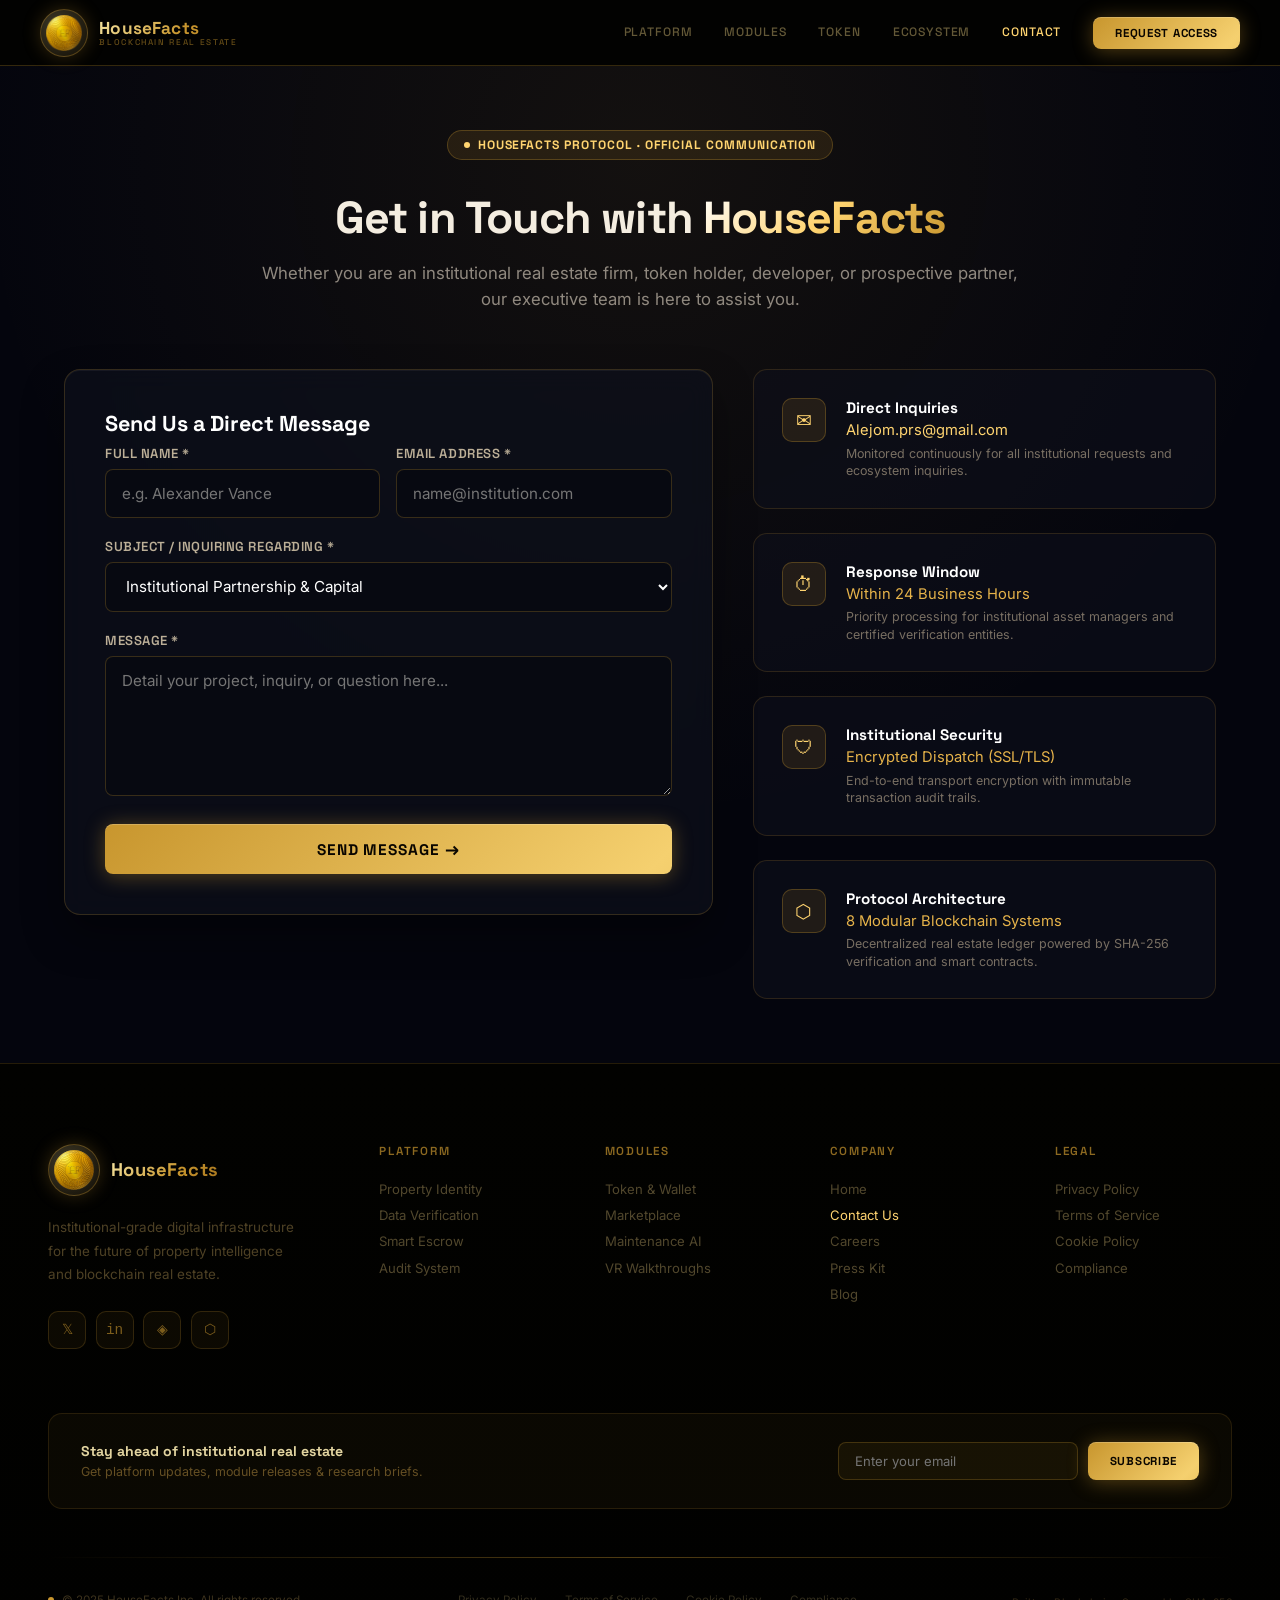
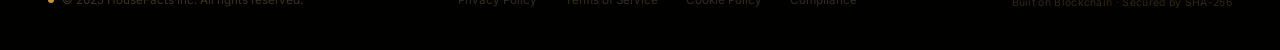
==== commit b9182909: "Fix contact page footer layout and typography to match homepage" ====
--- a/contact.html
+++ b/contact.html
@@ -176,27 +176,24 @@
 
   <!-- ── FOOTER ── -->
   <footer id="footer">
-    <div class="hf-footer-container">
+    <div class="hf-footer-inner">
       <div class="hf-footer-grid">
-        <!-- Brand Info -->
-        <div class="hf-footer-brand">
-          <div class="hf-footer-brand-header">
-            <div class="hf-footer-brand-logo">
-              <img src="hf-token-bg-removed.png" alt="HouseFacts" />
-            </div>
-            <div>
-              <div class="hf-footer-brand-name">HouseFacts</div>
-              <div class="hf-footer-brand-sub">Blockchain Real Estate Ecosystem</div>
-            </div>
-          </div>
-          <p class="hf-footer-brand-text">
-            Institutional-grade property intelligence and decentralized verification. An 8-module sovereign digital infrastructure.
+        <!-- Brand column -->
+        <div>
+          <a href="index.html" class="hf-logo-link" style="margin-bottom: 1.25rem;">
+            <div class="hf-logo-badge" style="width: 52px; height: 52px;">
+              <img src="hf-token-bg-removed.png" alt="HouseFacts" style="width: 40px; height: 40px;" />
+            </div>
+            <span class="hf-logo-title" style="font-size: 1.15rem;">HouseFacts</span>
+          </a>
+          <p style="color: rgba(120,100,55,0.65); font-size: 0.84rem; line-height: 1.75; max-width: 260px; margin-bottom: 1.5rem; font-family: 'Inter', sans-serif;">
+            Institutional-grade digital infrastructure for the future of property intelligence and blockchain real estate.
           </p>
-          <div class="hf-footer-social-row">
-            <a href="#" class="hf-footer-social-btn" aria-label="Twitter">𝕏</a>
-            <a href="#" class="hf-footer-social-btn" aria-label="LinkedIn">in</a>
-            <a href="#" class="hf-footer-social-btn" aria-label="Telegram">✈</a>
-            <a href="#" class="hf-footer-social-btn" aria-label="GitHub">⌥</a>
+          <div class="hf-social-row">
+            <a href="#" class="hf-social-btn" title="Twitter/X">𝕏</a>
+            <a href="#" class="hf-social-btn" title="LinkedIn">in</a>
+            <a href="#" class="hf-social-btn" title="Discord">◈</a>
+            <a href="#" class="hf-social-btn" title="Telegram">⬡</a>
           </div>
         </div>
 
@@ -205,9 +202,17 @@
           <h4>Platform</h4>
           <a href="index.html#section-identity" class="hf-footer-link">Property Identity</a>
           <a href="index.html#section-verification" class="hf-footer-link">Data Verification</a>
+          <a href="index.html#section-escrow" class="hf-footer-link">Smart Escrow</a>
+          <a href="index.html#section-audit" class="hf-footer-link">Audit System</a>
+        </div>
+
+        <!-- Links: Modules -->
+        <div class="hf-footer-col">
+          <h4>Modules</h4>
           <a href="index.html#section-wallet" class="hf-footer-link">Token &amp; Wallet</a>
-          <a href="index.html#section-escrow" class="hf-footer-link">Smart Escrow</a>
-          <a href="index.html#section-marketplace" class="hf-footer-link">Service Marketplace</a>
+          <a href="index.html#section-marketplace" class="hf-footer-link">Marketplace</a>
+          <a href="index.html#section-maintenance" class="hf-footer-link">Maintenance AI</a>
+          <a href="index.html#section-vr" class="hf-footer-link">VR Walkthroughs</a>
         </div>
 
         <!-- Links: Company -->
@@ -249,7 +254,7 @@
       <div class="hf-footer-bottom">
         <div style="display: flex; align-items: center; gap: 0.5rem;">
           <div style="width: 6px; height: 6px; border-radius: 50%; background: #c8962e; animation: pulse-gold 2.5s ease infinite;"></div>
-          <span style="color: rgba(120,100,55,0.5); font-size: 0.73rem;">© 2025 HouseFacts Inc. All rights reserved.</span>
+          <span style="color: rgba(120,100,55,0.5); font-size: 0.73rem; font-family: 'Inter', sans-serif;">© 2025 HouseFacts Inc. All rights reserved.</span>
         </div>
         <div class="hf-footer-legal-links">
           <a href="#" class="hf-footer-legal-link">Privacy Policy</a>
@@ -258,7 +263,7 @@
           <a href="#" class="hf-footer-legal-link">Compliance</a>
         </div>
         <div>
-          <span style="font-size: 0.65rem; color: rgba(100,80,40,0.5); letter-spacing: 0.03em;">Built on Blockchain · Secured by SHA-256</span>
+          <span style="font-size: 0.65rem; color: rgba(100,80,40,0.5); letter-spacing: 0.03em; font-family: 'Inter', sans-serif;">Built on Blockchain · Secured by SHA-256</span>
         </div>
       </div>
     </div>
--- a/styles.css
+++ b/styles.css
@@ -854,6 +854,8 @@
 
 /* ── FOOTER ── */
 footer {
+  position: relative;
+  z-index: 10;
   background: linear-gradient(180deg, #020200 0%, #010100 100%);
   padding: clamp(3rem, 8vw, 5rem) clamp(1rem, 5vw, 3rem) clamp(1.5rem, 4vw, 2.5rem);
   border-top: 1px solid rgba(200, 150, 46, 0.18);
@@ -1186,8 +1188,8 @@
 
 /* ── CONTACT PAGE LAYOUT ── */
 .hf-contact-page {
-  padding-top: 120px;
-  min-height: 100vh;
+  padding-top: 130px;
+  padding-bottom: 4rem;
   position: relative;
   background: radial-gradient(circle at 50% 15%, rgba(200, 150, 46, 0.08) 0%, transparent 60%), #04050d;
 }
@@ -1195,7 +1197,7 @@
 .hf-contact-container {
   max-width: 1200px;
   margin: 0 auto;
-  padding: 2rem 1.5rem 5rem;
+  padding: 0 1.5rem;
 }
 
 .hf-contact-hero {
